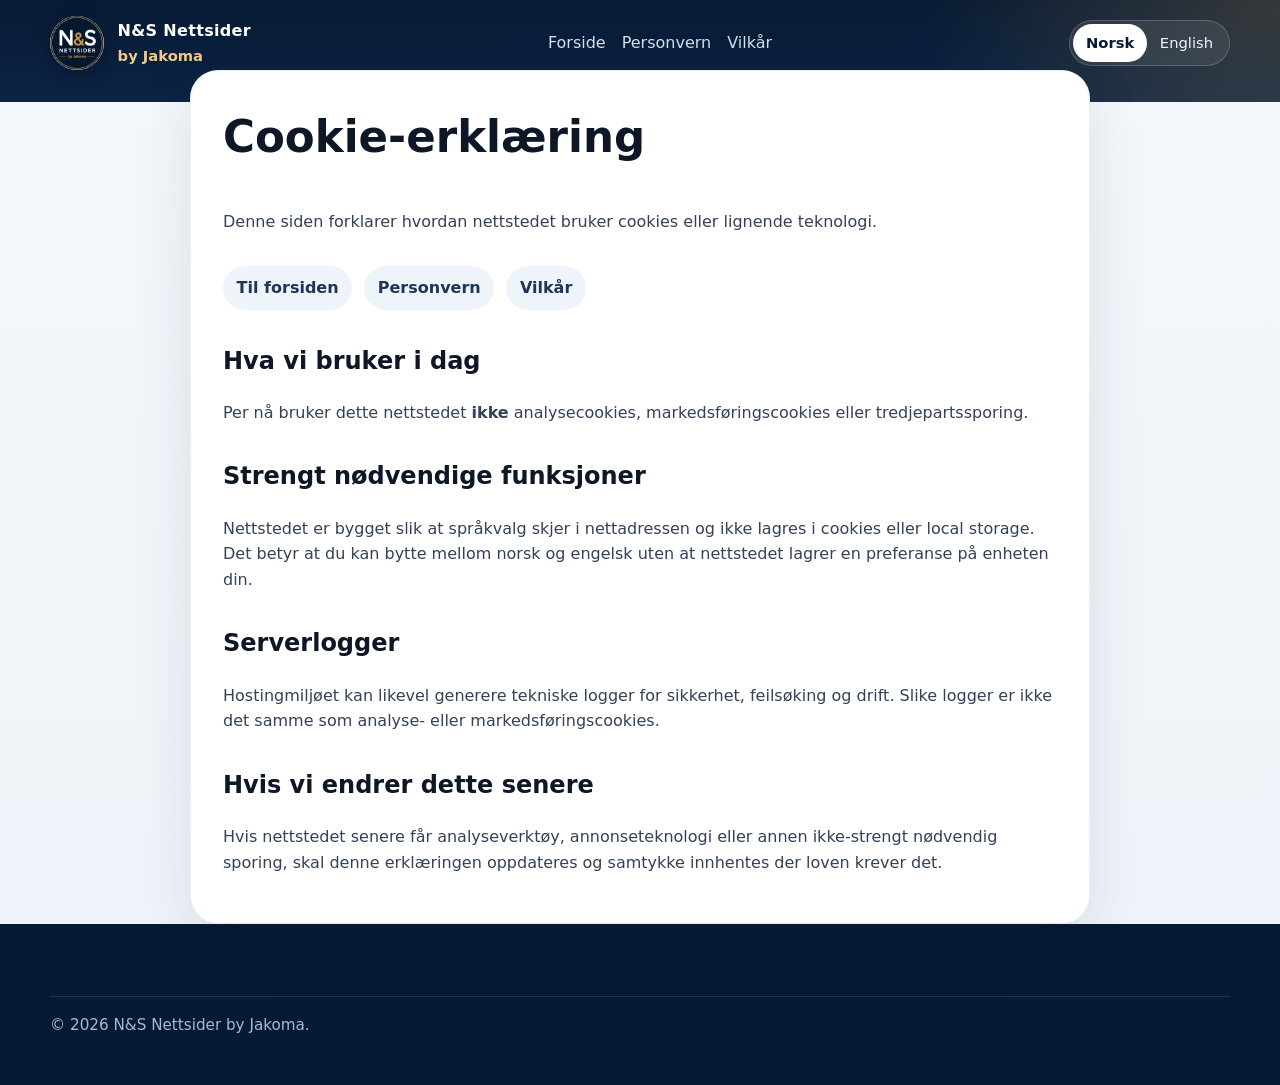
==== cookies.html @ bc0debbe "Add files via upload" ====
<!DOCTYPE html>
<html lang="no">
<head>
  <meta charset="utf-8" />
  <meta name="viewport" content="width=device-width, initial-scale=1" />
  <title>Cookies | N&S Nettsider by Jakoma</title>
  <meta name="description" content="Cookie-erklæring for N&S Nettsider by Jakoma." />
  <link rel="canonical" href="https://nsnettsider.com/cookies.html" />
  <meta name="theme-color" content="#071a33" />
  <link rel="icon" href="assets/logo.png" />
  <link rel="stylesheet" href="style.css" />
</head>
<body class="legal-page">
  <a class="skip-link" href="#main">Skip to content</a>
  <div class="top"><div class="container"><header class="navbar"><a class="brand" href="index.html" data-internal-link><img src="assets/logo.png" alt="N&S Nettsider by Jakoma logo" /><span><span class="brand-mark">N&S Nettsider</span><span class="brand-sub">by Jakoma</span></span></a><nav class="nav-links"><a href="index.html" data-internal-link><span class="lang-block" data-lang="no">Forside</span><span class="lang-block" data-lang="en">Home</span></a><a href="privacy.html" data-internal-link><span class="lang-block" data-lang="no">Personvern</span><span class="lang-block" data-lang="en">Privacy</span></a><a href="terms.html" data-internal-link><span class="lang-block" data-lang="no">Vilkår</span><span class="lang-block" data-lang="en">Terms</span></a></nav><div class="nav-actions"><div class="lang-switch"><a href="#" data-lang-switch="no">Norsk</a><a href="#" data-lang-switch="en">English</a></div></div></header></div></div>
  <main id="main" class="legal-wrap">
    <article class="legal-card">
      <div class="lang-block" data-lang="no">
        <h1>Cookie-erklæring</h1>
        <p>Denne siden forklarer hvordan nettstedet bruker cookies eller lignende teknologi.</p>
        <div class="legal-links"><a href="index.html" data-internal-link>Til forsiden</a><a href="privacy.html" data-internal-link>Personvern</a><a href="terms.html" data-internal-link>Vilkår</a></div>
        <h2>Hva vi bruker i dag</h2>
        <p>Per nå bruker dette nettstedet <strong>ikke</strong> analysecookies, markedsføringscookies eller tredjepartssporing.</p>
        <h2>Strengt nødvendige funksjoner</h2>
        <p>Nettstedet er bygget slik at språkvalg skjer i nettadressen og ikke lagres i cookies eller local storage. Det betyr at du kan bytte mellom norsk og engelsk uten at nettstedet lagrer en preferanse på enheten din.</p>
        <h2>Serverlogger</h2>
        <p>Hostingmiljøet kan likevel generere tekniske logger for sikkerhet, feilsøking og drift. Slike logger er ikke det samme som analyse- eller markedsføringscookies.</p>
        <h2>Hvis vi endrer dette senere</h2>
        <p>Hvis nettstedet senere får analyseverktøy, annonseteknologi eller annen ikke-strengt nødvendig sporing, skal denne erklæringen oppdateres og samtykke innhentes der loven krever det.</p>
      </div>
      <div class="lang-block" data-lang="en">
        <h1>Cookie notice</h1>
        <p>This page explains how the website uses cookies or similar technology.</p>
        <div class="legal-links"><a href="index.html" data-internal-link>Back to home</a><a href="privacy.html" data-internal-link><span class="lang-block" data-lang="no">Personvern</span><span class="lang-block" data-lang="en">Privacy</span></a><a href="terms.html" data-internal-link><span class="lang-block" data-lang="no">Vilkår</span><span class="lang-block" data-lang="en">Terms</span></a></div>
        <h2>What we use today</h2>
        <p>At present this website does <strong>not</strong> use analytics cookies, marketing cookies, or third-party tracking.</p>
        <h2>Strictly necessary functionality</h2>
        <p>The website is built so that language selection is handled through the page URL and is not stored in cookies or local storage. That means you can switch between Norwegian and English without the site saving a preference on your device.</p>
        <h2>Server logs</h2>
        <p>The hosting environment may still generate technical logs for security, troubleshooting, and operations. Those logs are not the same as analytics or marketing cookies.</p>
        <h2>If this changes later</h2>
        <p>If the website later adds analytics tools, advertising technology, or other non-essential tracking, this notice should be updated and consent collected where the law requires it.</p>
      </div>
    </article>
  </main>
  <footer class="footer"><div class="container"><p class="footer-meta"><span class="lang-block" data-lang="no">© 2026 N&S Nettsider by Jakoma.</span><span class="lang-block" data-lang="en">© 2026 N&S Nettsider by Jakoma.</span></p></div></footer>
  <script src="site.js"></script>
</body>
</html>
---- style.css ----
:root {
  --bg: #071a33;
  --bg-soft: #0c2445;
  --surface: #0f2d55;
  --surface-soft: #132f59;
  --card: #ffffff;
  --text: #0e1726;
  --ink: #eef4ff;
  --muted: #b8c7df;
  --line: rgba(255,255,255,0.14);
  --gold: #d7a451;
  --gold-soft: #f0ca8a;
  --shadow: 0 18px 60px rgba(0,0,0,0.2);
  --radius: 20px;
  --max: 1180px;
}
* { box-sizing: border-box; }
html { scroll-behavior: smooth; }
body {
  margin: 0;
  font-family: Inter, ui-sans-serif, system-ui, -apple-system, BlinkMacSystemFont, "Segoe UI", sans-serif;
  color: var(--text);
  background: linear-gradient(180deg, #f4f7fb 0%, #eef3f9 100%);
  line-height: 1.6;
}
a { color: inherit; }
img { max-width: 100%; display: block; }
.skip-link {
  position: absolute; left: -9999px; top: auto;
}
.skip-link:focus {
  left: 12px; top: 12px; z-index: 1000; background: #fff; padding: .75rem 1rem; border-radius: 10px;
}
.site-shell {
  min-height: 100vh;
}
.top {
  background:
    radial-gradient(circle at top right, rgba(215,164,81,0.22), transparent 28%),
    linear-gradient(180deg, var(--bg) 0%, var(--bg-soft) 100%);
  color: var(--ink);
}
.container {
  width: min(calc(100% - 2rem), var(--max));
  margin: 0 auto;
}
.navbar {
  display: flex;
  align-items: center;
  justify-content: space-between;
  gap: 1rem;
  padding: 1rem 0;
}
.brand {
  display: inline-flex;
  align-items: center;
  gap: .85rem;
  color: #fff;
  text-decoration: none;
  min-width: 0;
}
.brand img {
  width: 54px;
  height: 54px;
  border-radius: 50%;
  box-shadow: 0 6px 18px rgba(0,0,0,.25);
}
.brand-mark {
  font-weight: 800;
  letter-spacing: .02em;
}
.brand-sub {
  display: block;
  color: var(--gold-soft);
  font-size: .92rem;
  font-weight: 600;
}
.nav-links {
  display: flex;
  align-items: center;
  gap: 1rem;
  flex-wrap: wrap;
}
.nav-links a {
  color: var(--ink);
  text-decoration: none;
  opacity: .9;
}
.nav-links a:hover,
.nav-links a:focus-visible { opacity: 1; text-decoration: underline; }
.nav-actions {
  display: inline-flex;
  gap: .5rem;
  align-items: center;
}
.lang-switch {
  display: inline-flex;
  background: rgba(255,255,255,.08);
  border: 1px solid rgba(255,255,255,.18);
  border-radius: 999px;
  padding: .2rem;
}
.lang-switch a {
  color: var(--ink);
  text-decoration: none;
  border-radius: 999px;
  padding: .45rem .8rem;
  font-size: .92rem;
}
.lang-switch a.active {
  background: #fff;
  color: var(--bg);
  font-weight: 700;
}
.mobile-toggle {
  display: none;
  border: 1px solid rgba(255,255,255,.2);
  background: rgba(255,255,255,.08);
  color: #fff;
  border-radius: 12px;
  padding: .7rem .8rem;
}
.hero {
  display: grid;
  grid-template-columns: 1.15fr .85fr;
  gap: 2rem;
  padding: 2rem 0 4rem;
  align-items: center;
}
.hero h1 {
  font-size: clamp(2.3rem, 4.8vw, 4.4rem);
  line-height: 1.05;
  margin: 0 0 1rem;
  letter-spacing: -.03em;
}
.hero p.lead {
  font-size: clamp(1.05rem, 1.4vw, 1.22rem);
  color: var(--muted);
  max-width: 62ch;
  margin: 0 0 1.25rem;
}
.highlight { color: var(--gold); }
.hero-badges {
  display: flex;
  flex-wrap: wrap;
  gap: .65rem;
  margin: 1.25rem 0 1.5rem;
}
.hero-badges span {
  border: 1px solid rgba(255,255,255,.14);
  border-radius: 999px;
  padding: .5rem .9rem;
  background: rgba(255,255,255,.06);
  color: #fff;
  font-size: .95rem;
}
.cta-row {
  display: flex;
  gap: .85rem;
  flex-wrap: wrap;
}
.button {
  display: inline-flex;
  align-items: center;
  justify-content: center;
  min-height: 48px;
  border-radius: 999px;
  padding: .85rem 1.2rem;
  text-decoration: none;
  font-weight: 700;
  border: 1px solid transparent;
}
.button.primary { background: var(--gold); color: #14243f; }
.button.primary:hover,
.button.primary:focus-visible { filter: brightness(1.04); }
.button.secondary {
  color: #fff;
  border-color: rgba(255,255,255,.24);
  background: rgba(255,255,255,.08);
}
.hero-card {
  background: linear-gradient(180deg, rgba(255,255,255,.08), rgba(255,255,255,.04));
  border: 1px solid rgba(255,255,255,.12);
  border-radius: 28px;
  padding: 1.5rem;
  box-shadow: var(--shadow);
}
.hero-card .stats {
  display: grid;
  grid-template-columns: repeat(2, minmax(0, 1fr));
  gap: .9rem;
  margin-top: 1.2rem;
}
.hero-card .stat {
  background: rgba(255,255,255,.06);
  border: 1px solid rgba(255,255,255,.08);
  border-radius: 18px;
  padding: 1rem;
}
.hero-card .stat strong { display:block; color:#fff; font-size:1.05rem; }
.hero-card .stat span { color: var(--muted); font-size:.95rem; }
.section {
  padding: 4.5rem 0;
}
.section-head {
  max-width: 760px;
  margin-bottom: 1.8rem;
}
.kicker {
  color: #7f5b1c;
  font-weight: 800;
  letter-spacing: .08em;
  text-transform: uppercase;
  font-size: .78rem;
}
.section h2 {
  margin: .35rem 0 .8rem;
  font-size: clamp(1.8rem, 3vw, 3rem);
  line-height: 1.12;
  letter-spacing: -.02em;
}
.section p.section-lead {
  margin: 0;
  color: #4a5870;
  font-size: 1.05rem;
}
.grid {
  display: grid;
  gap: 1rem;
}
.grid-4 { grid-template-columns: repeat(4, minmax(0, 1fr)); }
.grid-3 { grid-template-columns: repeat(3, minmax(0, 1fr)); }
.grid-2 { grid-template-columns: repeat(2, minmax(0, 1fr)); }
.card {
  background: #fff;
  border-radius: var(--radius);
  padding: 1.35rem;
  box-shadow: 0 10px 35px rgba(7,26,51,.08);
  border: 1px solid rgba(9, 33, 69, 0.08);
}
.card h3 { margin-top: 0; font-size: 1.18rem; }
.card p:last-child, .card ul:last-child { margin-bottom: 0; }
.card ul { padding-left: 1.15rem; }
.band {
  background: #0b2242;
  color: #fff;
  border-radius: 28px;
  padding: 1.5rem;
}
.steps .step-number {
  width: 38px; height: 38px;
  display: inline-flex;
  align-items: center; justify-content: center;
  border-radius: 50%;
  background: rgba(215,164,81,.14);
  color: #8f5e15;
  font-weight: 800;
  margin-bottom: .9rem;
}
.price {
  font-size: 2rem;
  font-weight: 800;
  letter-spacing: -.03em;
  margin: .2rem 0 .5rem;
}
.price small {
  font-size: .92rem;
  font-weight: 600;
  color: #5b687f;
}
.notice {
  border-left: 4px solid var(--gold);
  padding: 1rem 1rem 1rem 1.1rem;
  background: #fff8eb;
  border-radius: 14px;
  color: #5c4a1a;
}
.cta-panel {
  background: linear-gradient(135deg, #0a213f 0%, #112d53 100%);
  color: #fff;
  border-radius: 30px;
  padding: 2rem;
  box-shadow: var(--shadow);
}
.cta-panel p { color: var(--muted); }
.footer {
  background: #071a33;
  color: #d4deef;
  padding: 3rem 0 2rem;
}
.footer-grid {
  display: grid;
  grid-template-columns: 1.3fr .8fr .8fr;
  gap: 1.2rem;
}
.footer h3,.footer h4 { color:#fff; margin-top:0; }
.footer a { color: #d4deef; }
.footer-meta {
  margin-top: 1.5rem;
  padding-top: 1rem;
  border-top: 1px solid rgba(255,255,255,.1);
  color: #aab8d0;
  font-size: .95rem;
}
.legal-page .top {
  padding-bottom: 1rem;
}
.legal-wrap {
  width: min(calc(100% - 2rem), 900px);
  margin: -2rem auto 0;
  position: relative;
}
.legal-card {
  background: #fff;
  border-radius: 28px;
  box-shadow: 0 18px 60px rgba(7,26,51,.1);
  padding: 2rem;
  border: 1px solid rgba(9, 33, 69, 0.08);
}
.legal-card h1 { margin-top: 0; font-size: clamp(2rem, 3.4vw, 3.25rem); }
.legal-card h2 { margin-top: 2rem; }
.legal-card p, .legal-card li { color: #334159; }
.legal-links {
  display: inline-flex; gap: .75rem; flex-wrap: wrap;
  margin-top: 1rem;
}
.legal-links a {
  background: #eff4fb;
  border-radius: 999px;
  padding: .55rem .85rem;
  text-decoration: none;
  color: #1e3558;
  font-weight: 600;
}
.lang-block { display: none; }
.lang-block.active { display: block; }
@media (max-width: 980px) {
  .hero { grid-template-columns: 1fr; }
  .grid-4, .grid-3, .grid-2, .footer-grid { grid-template-columns: 1fr; }
}
@media (max-width: 760px) {
  .nav-links {
    position: fixed;
    inset: 72px 1rem auto 1rem;
    background: rgba(7,26,51,.98);
    border: 1px solid rgba(255,255,255,.08);
    border-radius: 20px;
    padding: 1rem;
    display: none;
    z-index: 50;
    box-shadow: var(--shadow);
  }
  .nav-links.open { display: flex; flex-direction: column; align-items: flex-start; }
  .mobile-toggle { display: inline-flex; }
  .navbar { align-items: flex-start; }
  .nav-actions { margin-left: auto; }
  .hero-card .stats { grid-template-columns: 1fr; }
  .section { padding: 3.5rem 0; }
  .legal-card { padding: 1.4rem; }
}
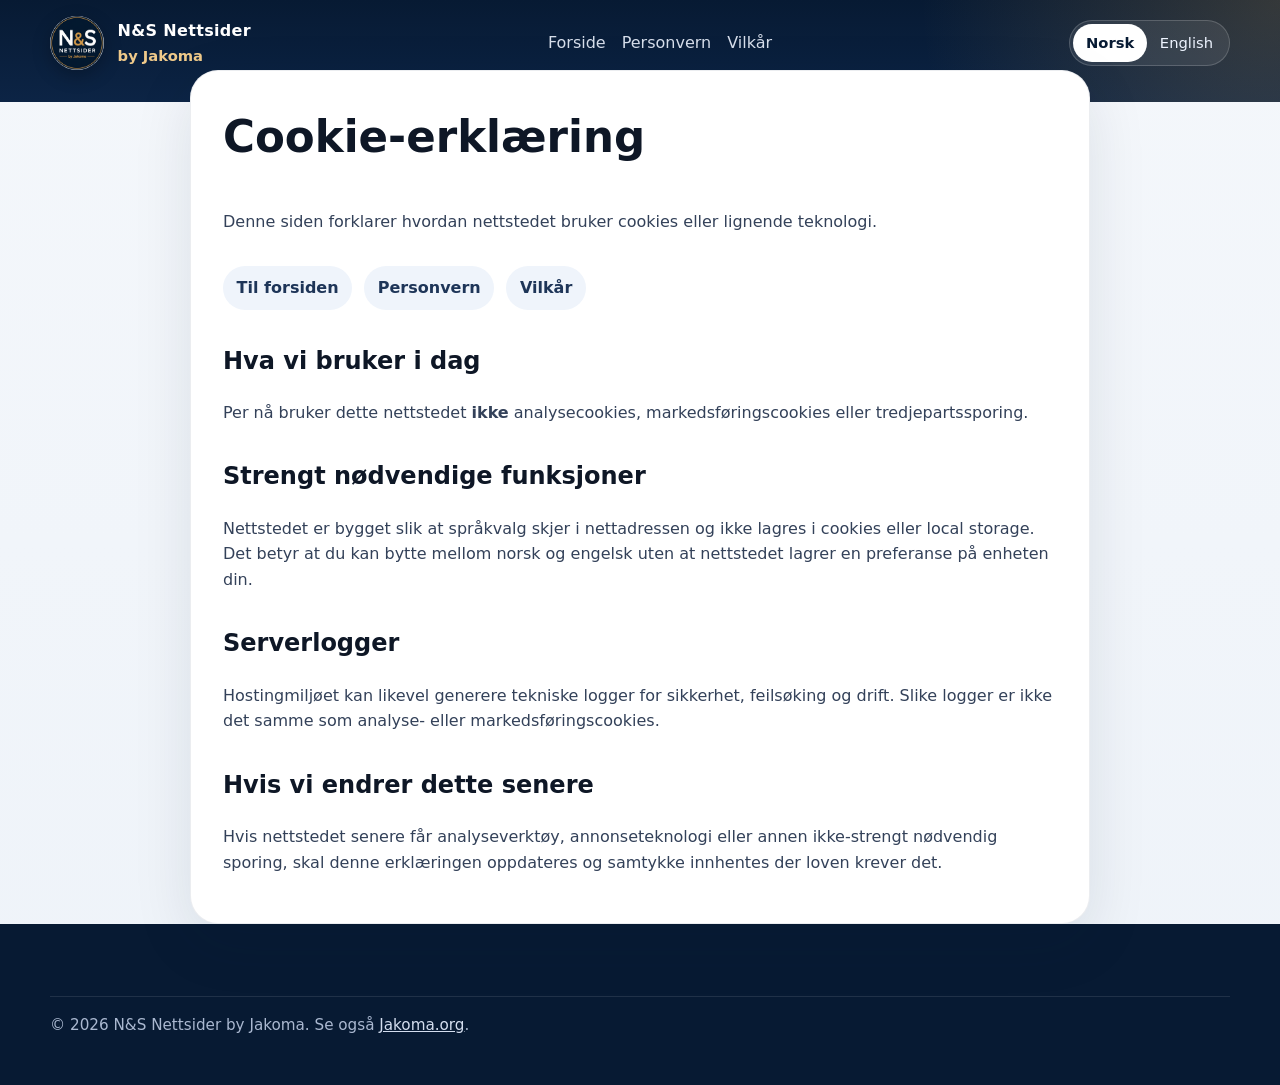
==== commit a04087ff: "Add files via upload" ====
--- a/cookies.html
+++ b/cookies.html
@@ -43,7 +43,7 @@
       </div>
     </article>
   </main>
-  <footer class="footer"><div class="container"><p class="footer-meta"><span class="lang-block" data-lang="no">© 2026 N&S Nettsider by Jakoma.</span><span class="lang-block" data-lang="en">© 2026 N&S Nettsider by Jakoma.</span></p></div></footer>
+  <footer class="footer"><div class="container"><p class="footer-meta"><span class="lang-block" data-lang="no">© 2026 N&S Nettsider by Jakoma. Se også <a href="https://jakoma.org/" target="_blank" rel="noopener noreferrer">Jakoma.org</a>.</span><span class="lang-block" data-lang="en">© 2026 N&S Nettsider by Jakoma. See also <a href="https://jakoma.org/" target="_blank" rel="noopener noreferrer">Jakoma.org</a>.</span></p></div></footer>
   <script src="site.js"></script>
 </body>
 </html>
--- a/style.css
+++ b/style.css
@@ -358,3 +358,11 @@
   .section { padding: 3.5rem 0; }
   .legal-card { padding: 1.4rem; }
 }
+
+
+.brand-lockup { display:flex; flex-direction:column; gap:.25rem; }
+.trust-link { color: var(--gold-soft); font-size:.88rem; font-weight:700; text-decoration:none; margin-left: calc(54px + .85rem); }
+.trust-link:hover, .trust-link:focus-visible { text-decoration:underline; }
+.trust-note { margin:.9rem 0 0; color: var(--muted); font-size:.95rem; }
+.trust-note a { color:#fff; }
+@media (max-width:760px) { .trust-link { margin-left: 0; } }
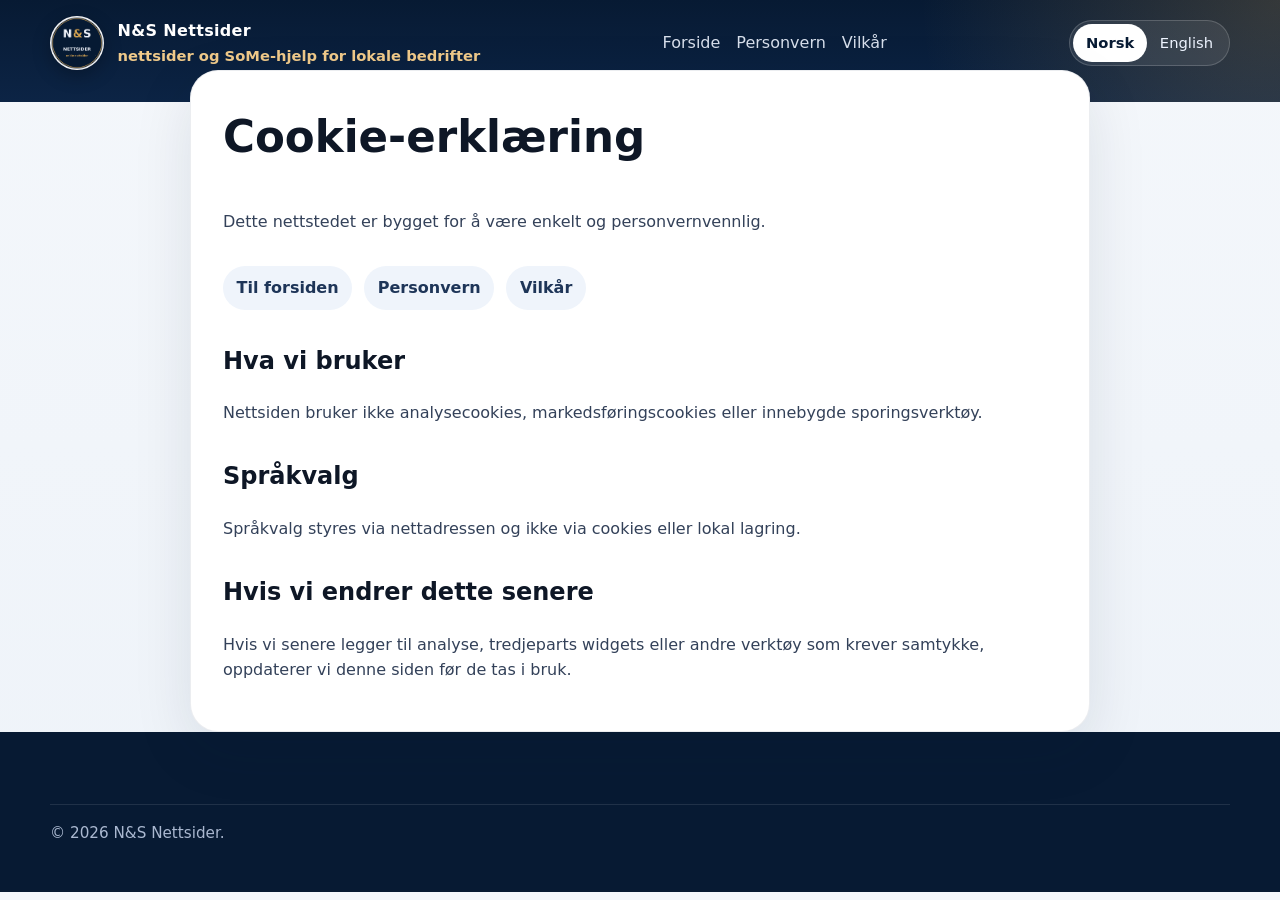
==== commit 5267111d: "Add files via upload" ====
--- a/cookies.html
+++ b/cookies.html
@@ -3,8 +3,8 @@
 <head>
   <meta charset="utf-8" />
   <meta name="viewport" content="width=device-width, initial-scale=1" />
-  <title>Cookies | N&S Nettsider by Jakoma</title>
-  <meta name="description" content="Cookie-erklæring for N&S Nettsider by Jakoma." />
+  <title>Cookies | N&S Nettsider</title>
+  <meta name="description" content="Cookie-erklæring for N&S Nettsider." />
   <link rel="canonical" href="https://nsnettsider.com/cookies.html" />
   <meta name="theme-color" content="#071a33" />
   <link rel="icon" href="assets/logo.png" />
@@ -12,38 +12,34 @@
 </head>
 <body class="legal-page">
   <a class="skip-link" href="#main">Skip to content</a>
-  <div class="top"><div class="container"><header class="navbar"><a class="brand" href="index.html" data-internal-link><img src="assets/logo.png" alt="N&S Nettsider by Jakoma logo" /><span><span class="brand-mark">N&S Nettsider</span><span class="brand-sub">by Jakoma</span></span></a><nav class="nav-links"><a href="index.html" data-internal-link><span class="lang-block" data-lang="no">Forside</span><span class="lang-block" data-lang="en">Home</span></a><a href="privacy.html" data-internal-link><span class="lang-block" data-lang="no">Personvern</span><span class="lang-block" data-lang="en">Privacy</span></a><a href="terms.html" data-internal-link><span class="lang-block" data-lang="no">Vilkår</span><span class="lang-block" data-lang="en">Terms</span></a></nav><div class="nav-actions"><div class="lang-switch"><a href="#" data-lang-switch="no">Norsk</a><a href="#" data-lang-switch="en">English</a></div></div></header></div></div>
+  <div class="top"><div class="container"><header class="navbar"><a class="brand" href="index.html" data-internal-link><img src="assets/logo.png" alt="N&S Nettsider logo" /><span><span class="brand-mark">N&S Nettsider</span><span class="brand-sub">nettsider og SoMe-hjelp for lokale bedrifter</span></span></a><nav class="nav-links"><a href="index.html" data-internal-link><span class="lang-block" data-lang="no">Forside</span><span class="lang-block" data-lang="en">Home</span></a><a href="privacy.html" data-internal-link><span class="lang-block" data-lang="no">Personvern</span><span class="lang-block" data-lang="en">Privacy</span></a><a href="terms.html" data-internal-link><span class="lang-block" data-lang="no">Vilkår</span><span class="lang-block" data-lang="en">Terms</span></a></nav><div class="nav-actions"><div class="lang-switch"><a href="#" data-lang-switch="no">Norsk</a><a href="#" data-lang-switch="en">English</a></div></div></header></div></div>
   <main id="main" class="legal-wrap">
     <article class="legal-card">
       <div class="lang-block" data-lang="no">
         <h1>Cookie-erklæring</h1>
-        <p>Denne siden forklarer hvordan nettstedet bruker cookies eller lignende teknologi.</p>
+        <p>Dette nettstedet er bygget for å være enkelt og personvernvennlig.</p>
         <div class="legal-links"><a href="index.html" data-internal-link>Til forsiden</a><a href="privacy.html" data-internal-link>Personvern</a><a href="terms.html" data-internal-link>Vilkår</a></div>
-        <h2>Hva vi bruker i dag</h2>
-        <p>Per nå bruker dette nettstedet <strong>ikke</strong> analysecookies, markedsføringscookies eller tredjepartssporing.</p>
-        <h2>Strengt nødvendige funksjoner</h2>
-        <p>Nettstedet er bygget slik at språkvalg skjer i nettadressen og ikke lagres i cookies eller local storage. Det betyr at du kan bytte mellom norsk og engelsk uten at nettstedet lagrer en preferanse på enheten din.</p>
-        <h2>Serverlogger</h2>
-        <p>Hostingmiljøet kan likevel generere tekniske logger for sikkerhet, feilsøking og drift. Slike logger er ikke det samme som analyse- eller markedsføringscookies.</p>
+        <h2>Hva vi bruker</h2>
+        <p>Nettsiden bruker ikke analysecookies, markedsføringscookies eller innebygde sporingsverktøy.</p>
+        <h2>Språkvalg</h2>
+        <p>Språkvalg styres via nettadressen og ikke via cookies eller lokal lagring.</p>
         <h2>Hvis vi endrer dette senere</h2>
-        <p>Hvis nettstedet senere får analyseverktøy, annonseteknologi eller annen ikke-strengt nødvendig sporing, skal denne erklæringen oppdateres og samtykke innhentes der loven krever det.</p>
+        <p>Hvis vi senere legger til analyse, tredjeparts widgets eller andre verktøy som krever samtykke, oppdaterer vi denne siden før de tas i bruk.</p>
       </div>
       <div class="lang-block" data-lang="en">
         <h1>Cookie notice</h1>
-        <p>This page explains how the website uses cookies or similar technology.</p>
-        <div class="legal-links"><a href="index.html" data-internal-link>Back to home</a><a href="privacy.html" data-internal-link><span class="lang-block" data-lang="no">Personvern</span><span class="lang-block" data-lang="en">Privacy</span></a><a href="terms.html" data-internal-link><span class="lang-block" data-lang="no">Vilkår</span><span class="lang-block" data-lang="en">Terms</span></a></div>
-        <h2>What we use today</h2>
-        <p>At present this website does <strong>not</strong> use analytics cookies, marketing cookies, or third-party tracking.</p>
-        <h2>Strictly necessary functionality</h2>
-        <p>The website is built so that language selection is handled through the page URL and is not stored in cookies or local storage. That means you can switch between Norwegian and English without the site saving a preference on your device.</p>
-        <h2>Server logs</h2>
-        <p>The hosting environment may still generate technical logs for security, troubleshooting, and operations. Those logs are not the same as analytics or marketing cookies.</p>
+        <p>This website is built to stay simple and privacy-friendly.</p>
+        <div class="legal-links"><a href="index.html" data-internal-link>Back to home</a><a href="privacy.html" data-internal-link>Privacy</a><a href="terms.html" data-internal-link>Terms</a></div>
+        <h2>What we use</h2>
+        <p>The website does not use analytics cookies, marketing cookies, or embedded tracking tools.</p>
+        <h2>Language selection</h2>
+        <p>Language choice is handled through the URL and not through cookies or local storage.</p>
         <h2>If this changes later</h2>
-        <p>If the website later adds analytics tools, advertising technology, or other non-essential tracking, this notice should be updated and consent collected where the law requires it.</p>
+        <p>If we later add analytics, third-party widgets, or tools that require consent, this page will be updated before they go live.</p>
       </div>
     </article>
   </main>
-  <footer class="footer"><div class="container"><p class="footer-meta"><span class="lang-block" data-lang="no">© 2026 N&S Nettsider by Jakoma. Se også <a href="https://jakoma.org/" target="_blank" rel="noopener noreferrer">Jakoma.org</a>.</span><span class="lang-block" data-lang="en">© 2026 N&S Nettsider by Jakoma. See also <a href="https://jakoma.org/" target="_blank" rel="noopener noreferrer">Jakoma.org</a>.</span></p></div></footer>
+  <footer class="footer"><div class="container"><p class="footer-meta"><span class="lang-block" data-lang="no">© 2026 N&S Nettsider.</span><span class="lang-block" data-lang="en">© 2026 N&S Nettsider.</span></p></div></footer>
   <script src="site.js"></script>
 </body>
 </html>
--- a/style.css
+++ b/style.css
@@ -366,3 +366,21 @@
 .trust-note { margin:.9rem 0 0; color: var(--muted); font-size:.95rem; }
 .trust-note a { color:#fff; }
 @media (max-width:760px) { .trust-link { margin-left: 0; } }
+
+.featured-card {
+  border: 2px solid rgba(215,164,81,.45);
+  box-shadow: 0 18px 45px rgba(7,26,51,.12);
+}
+.featured-tag {
+  display: inline-block;
+  margin-bottom: .6rem;
+  padding: .35rem .7rem;
+  border-radius: 999px;
+  background: #fff4dc;
+  color: #82591a;
+  font-size: .82rem;
+  font-weight: 800;
+  text-transform: uppercase;
+  letter-spacing: .04em;
+}
+#services, #process, #pricing, #faq, #contact { scroll-margin-top: 90px; }
